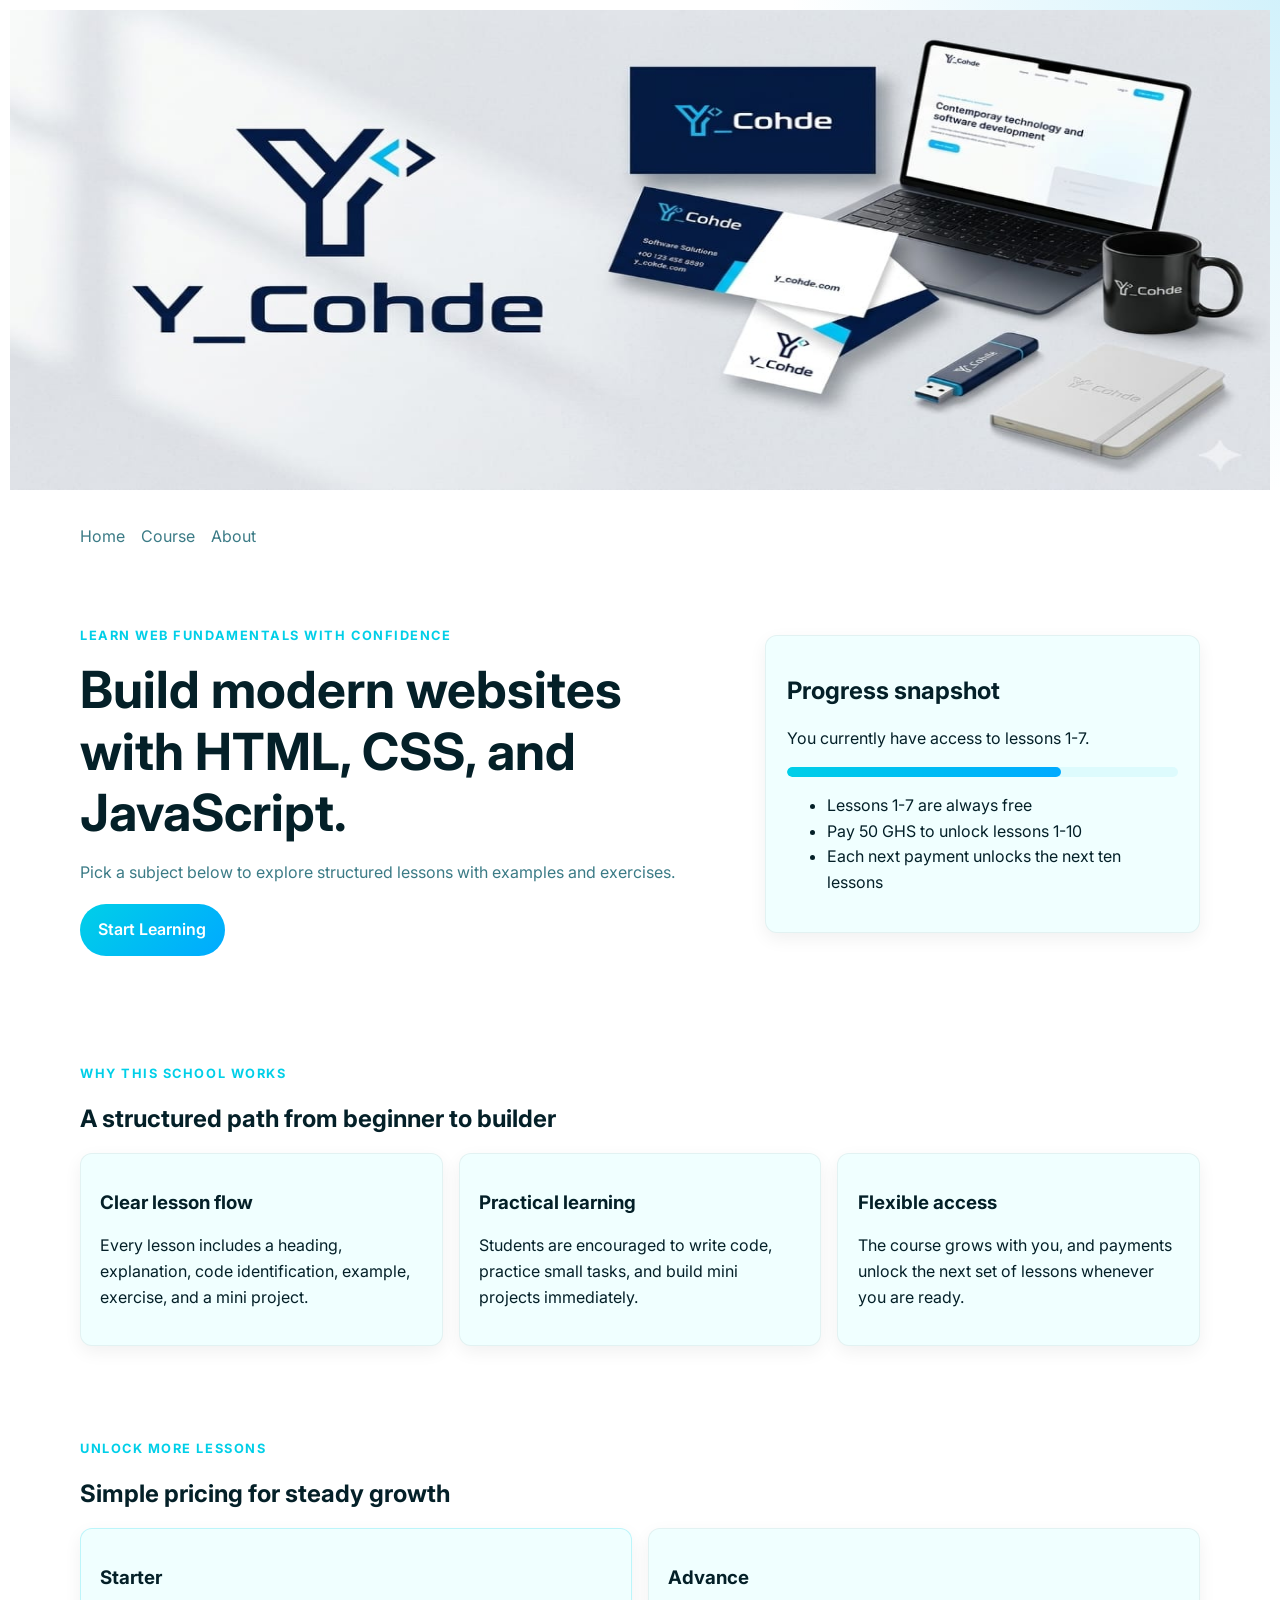
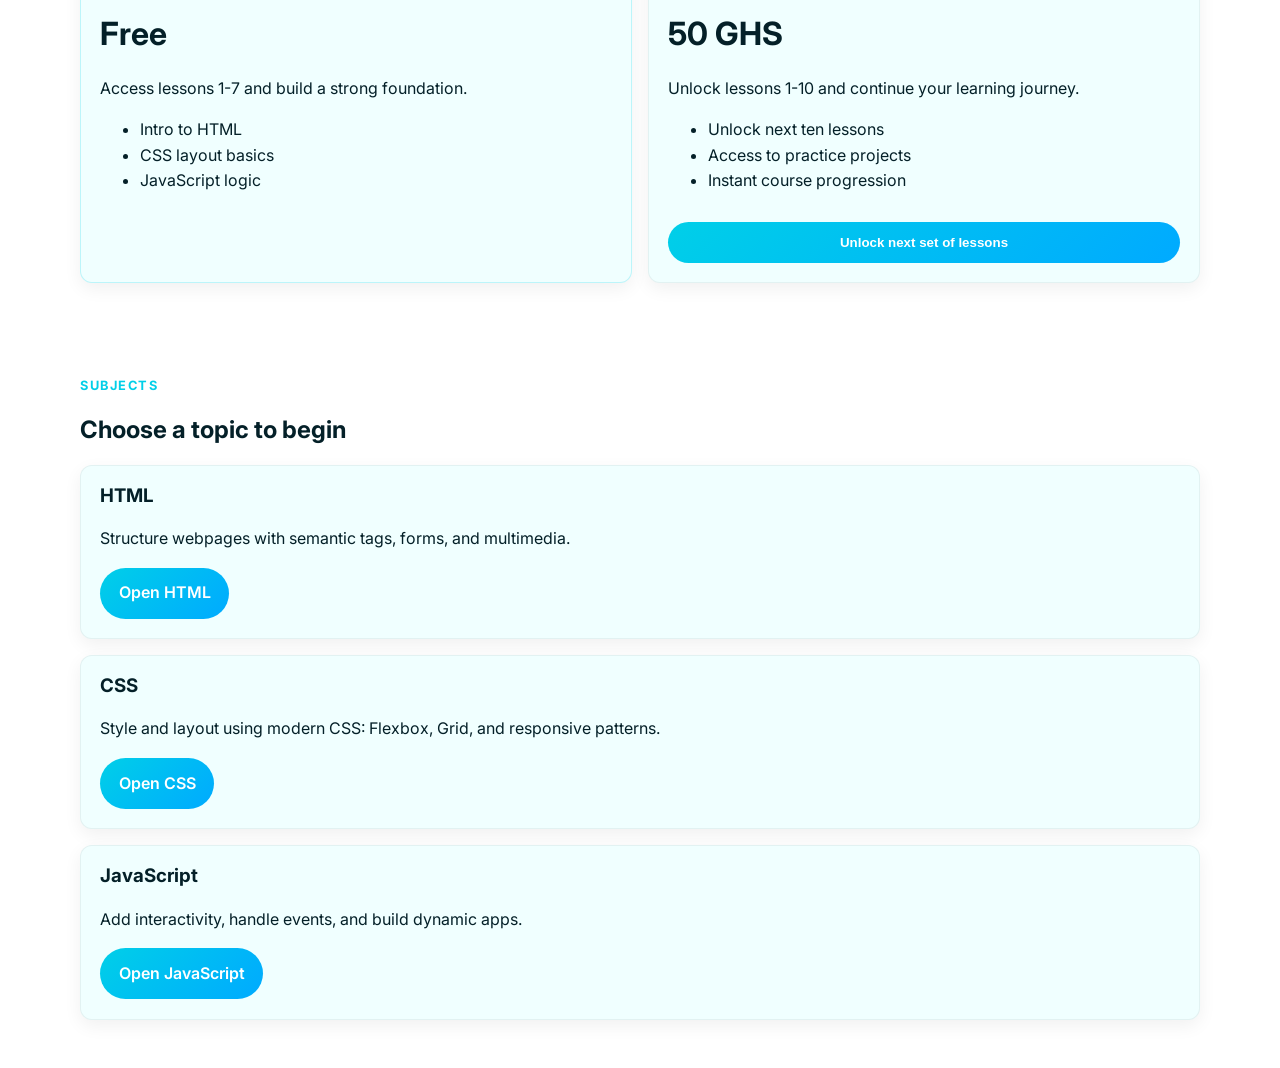
==== index.html @ ac56ab96 "online school" ====
<!doctype html>
<html lang="en">
  <head>
    <meta charset="UTF-8" />
    <meta name="viewport" content="width=device-width, initial-scale=1.0" />
    <title>Cohde Online School</title>
    <link rel="preconnect" href="https://fonts.googleapis.com" />
    <link rel="preconnect" href="https://fonts.gstatic.com" crossorigin />
    <link
      href="https://fonts.googleapis.com/css2?family=Inter:wght@400;500;600;700&display=swap"
      rel="stylesheet"
    />
    <link rel="stylesheet" href="styles.css" />
  </head>
  <body data-page="index">
    <header class="hero">
        <div class="img-cont">
            <img src="WhatsApp Image 2026-05-23 at 4.48.55 PM.jpeg" alt="Y_Cohde brand image" width="100%" height="500px" class="brand-img">
        </div>
      <nav class="nav container">
        <div class="nav-links">
          <a href="index.html">Home</a>
          <!-- fix this side well  -->
          <a href="">Course</a>
          <a href="about.html">About</a>
        </div>
      </nav>
      

      <div class="container hero-grid" id="top">
        <div>
          <p class="eyebrow">Learn web fundamentals with confidence</p>
          <h1>Build modern websites with HTML, CSS, and JavaScript.</h1>
          <p class="hero-copy">
            Pick a subject below to explore structured lessons with examples and
            exercises.
          </p>
          <div class="hero-actions">
            <a class="btn btn-primary" href="#topics">Start Learning</a>
          </div>
        </div>
        <div class="hero-card">
          <h2>Progress snapshot</h2>
          <p id="unlockStatus">
            You currently have access to lessons 1-7 for free.
          </p>
          <div class="progress-track">
            <div id="progressBar" class="progress-bar"></div>
          </div>
          <ul>
            <li>Lessons 1-7 are always free</li>
            <li>Pay 50 GHS to unlock lessons 1-10</li>
            <li>Each next payment unlocks the next ten lessons</li>
          </ul>
        </div>
      </div>
    </header>

    <main>
      <section class="container section" id="about">
        <div class="section-heading">
          <p class="eyebrow">Why this school works</p>
          <h2>A structured path from beginner to builder</h2>
        </div>
        <div class="about-grid">
          <article class="info-card">
            <h3>Clear lesson flow</h3>
            <p>
              Every lesson includes a heading, explanation, code identification,
              example, exercise, and a mini project.
            </p>
          </article>
          <article class="info-card">
            <h3>Practical learning</h3>
            <p>
              Students are encouraged to write code, practice small tasks, and
              build mini projects immediately.
            </p>
          </article>
          <article class="info-card">
            <h3>Flexible access</h3>
            <p>
              The course grows with you, and payments unlock the next set of
              lessons whenever you are ready.
            </p>
          </article>
        </div>
      </section>

      <section class="container section" id="pricing">
        <div class="section-heading">
          <p class="eyebrow">Unlock more lessons</p>
          <h2>Simple pricing for steady growth</h2>
        </div>
        <div class="pricing-grid">
          <article class="price-card highlight">
            <h3>Starter</h3>
            <p class="price">Free</p>
            <p>Access lessons 1-7 and build a strong foundation.</p>
            <ul>
              <li>Intro to HTML</li>
              <li>CSS layout basics</li>
              <li>JavaScript logic</li>
            </ul>
          </article>
          <article class="price-card">
            <h3>Advance</h3>
            <p class="price">50 GHS</p>
            <p>Unlock lessons 1-10 and continue your learning journey.</p>
            <ul>
              <li>Unlock next ten lessons</li>
              <li>Access to practice projects</li>
              <li>Instant course progression</li>
            </ul>
            <button class="btn btn-primary full-width" id="unlockBtn">
              Unlock next set of lessons
            </button>
          </article>
        </div>
      </section>

      <section class="container section" id="topics">
        <div class="section-heading">
          <p class="eyebrow">Subjects</p>
          <h2>Choose a topic to begin</h2>
        </div>
        <div id="topicsList" class="lesson-list">
          <article class="lesson-card">
            <h3>HTML</h3>
            <p>Structure webpages with semantic tags, forms, and multimedia.</p>
            <a class="btn btn-primary" href="subject.html?subject=HTML"
              >Open HTML</a
            >
          </article>
          <article class="lesson-card">
            <h3>CSS</h3>
            <p>
              Style and layout using modern CSS: Flexbox, Grid, and responsive
              patterns.
            </p>
            <a class="btn btn-primary" href="subject.html?subject=CSS"
              >Open CSS</a
            >
          </article>
          <article class="lesson-card">
            <h3>JavaScript</h3>
            <p>Add interactivity, handle events, and build dynamic apps.</p>
            <a class="btn btn-primary" href="subject.html?subject=JavaScript"
              >Open JavaScript</a
            >
          </article>
        </div>
      </section>
    </main>

    <script type="module">
      import "./script.js";
      window.appInit();
    </script>
  </body>
</html>
---- styles.css ----
:root {
  --bg: #ffffff;
  --panel: #f0ffff;
  --panel-2: #e6fcff;
  --text: #042028;
  --muted: #3b7b86;
  --accent: #00cfe8;
  --accent-2: #00aaff;
  --success: #06b39b;
  --border: rgba(4, 32, 40, 0.06);
}

* {
  box-sizing: border-box;
}

body {
  margin: 0;
  font-family: 'Inter', sans-serif;
  background: var(--bg);
  color: var(--text);
  line-height: 1.6;
}

img {
  max-width: 100%;
}

.brand-img{
    padding: 10px;
    border-radius: 10px;
}

.container {
  width: min(1120px, calc(100% - 2rem));
  margin: 0 auto;
}

.hero {
  padding: 0 0 3rem;
  background: radial-gradient(circle at top right, rgba(76, 201, 240, 0.25), transparent 30%);
}

.nav {
  display: flex;
  justify-content: space-between;
  align-items: center;
  padding: 1rem 0;
}

.brand {
  font-weight: 700;
  font-size: 1.1rem;
  color: var(--text);
  text-decoration: none;
}

.nav-links {
  display: flex;
  gap: 1rem;
}

.nav-links a {
  color: var(--muted);
  text-decoration: none;
}

.hero-grid {
  display: grid;
  grid-template-columns: 1.2fr 0.8fr;
  gap: 2rem;
  align-items: center;
  padding: 3rem 0 1rem;
}

.eyebrow {
  color: var(--accent);
  letter-spacing: 0.12em;
  text-transform: uppercase;
  font-size: 0.8rem;
  font-weight: 700;
}

h1,
h2,
h3 {
  line-height: 1.2;
}

.hero h1 {
  font-size: clamp(2rem, 4vw, 3.25rem);
  margin: 0.25rem 0 0.8rem;
}

.hero-copy {
  color: var(--muted);
  font-size: 1rem;
  max-width: 620px;
}

.hero-actions {
  display: flex;
  flex-wrap: wrap;
  gap: 0.8rem;
  margin-top: 1.2rem;
}

.btn {
  border: 0;
  border-radius: 999px;
  padding: 0.8rem 1.15rem;
  font-weight: 600;
  cursor: pointer;
  text-decoration: none;
  display: inline-block;
}

.btn-primary {
  background: linear-gradient(135deg, var(--accent), var(--accent-2));
  color: white;
}

.btn-secondary {
  background: transparent;
  color: var(--text);
  border: 1px solid var(--border);
}

.hero-card,
.info-card,
.price-card,
.lesson-card {
  background: var(--panel);
  border: 1px solid var(--border);
  border-radius: 12px;
  box-shadow: 0 6px 18px rgba(6, 20, 24, 0.06);
}

.hero-card {
  padding: 1.3rem;
}

.progress-track {
  width: 100%;
  height: 10px;
  border-radius: 999px;
  background: rgba(0, 200, 220, 0.08);
  overflow: hidden;
  margin: 0.8rem 0 1rem;
}

.progress-bar {
  height: 100%;
  width: 70%;
  background: linear-gradient(90deg, var(--accent), var(--accent-2));
  border-radius: inherit;
}

.section {
  padding: 2rem 0 3rem;
}

.section-heading {
  margin-bottom: 1.2rem;
}

.about-grid,
.pricing-grid {
  display: grid;
  grid-template-columns: repeat(3, 1fr);
  gap: 1rem;
}

.pricing-grid {
  grid-template-columns: repeat(2, 1fr);
}

.info-card,
.price-card {
  padding: 1.2rem;
}

.highlight {
  border-color: rgba(0, 207, 232, 0.22);
}

.price {
  font-size: 2rem;
  font-weight: 700;
  margin: 0.35rem 0 0.5rem;
}

.full-width {
  width: 100%;
  text-align: center;
  margin-top: 0.75rem;
}

.lesson-list {
  display: grid;
  gap: 1rem;
}

.lesson-card {
  padding: 1.2rem;
}

.lesson-card.locked {
  opacity: 0.7;
}

.lesson-card h3 {
  margin-top: 0;
}

.lesson-meta {
  color: var(--accent);
  font-size: 0.9rem;
  font-weight: 600;
}

.lesson-structure {
  margin-top: 0.8rem;
  color: var(--muted);
}

.lesson-code {
  display: inline-block;
  margin: 0.45rem 0 0.25rem;
  padding: 0.2rem 0.45rem;
  background: rgba(0, 207, 232, 0.08);
  color: var(--text);
  border-radius: 8px;
  font-size: 0.9rem;
}

.lesson-example,
.lesson-exercise,
.lesson-project {
  margin-top: 0.7rem;
}

pre {
  background: #f7ffff;
  padding: 0.9rem;
  border-radius: 8px;
  overflow-x: auto;
  color: var(--text);
  border: 1px solid var(--border);
}

@media (max-width: 800px) {
  .hero-grid,
  .about-grid,
  .pricing-grid {
    grid-template-columns: 1fr;
  }
  .brand-img{
    width: 100%;
    height: 150px;
    padding: 0px;
  }
  .img-cont{
    margin-top: 0px;
  }
}
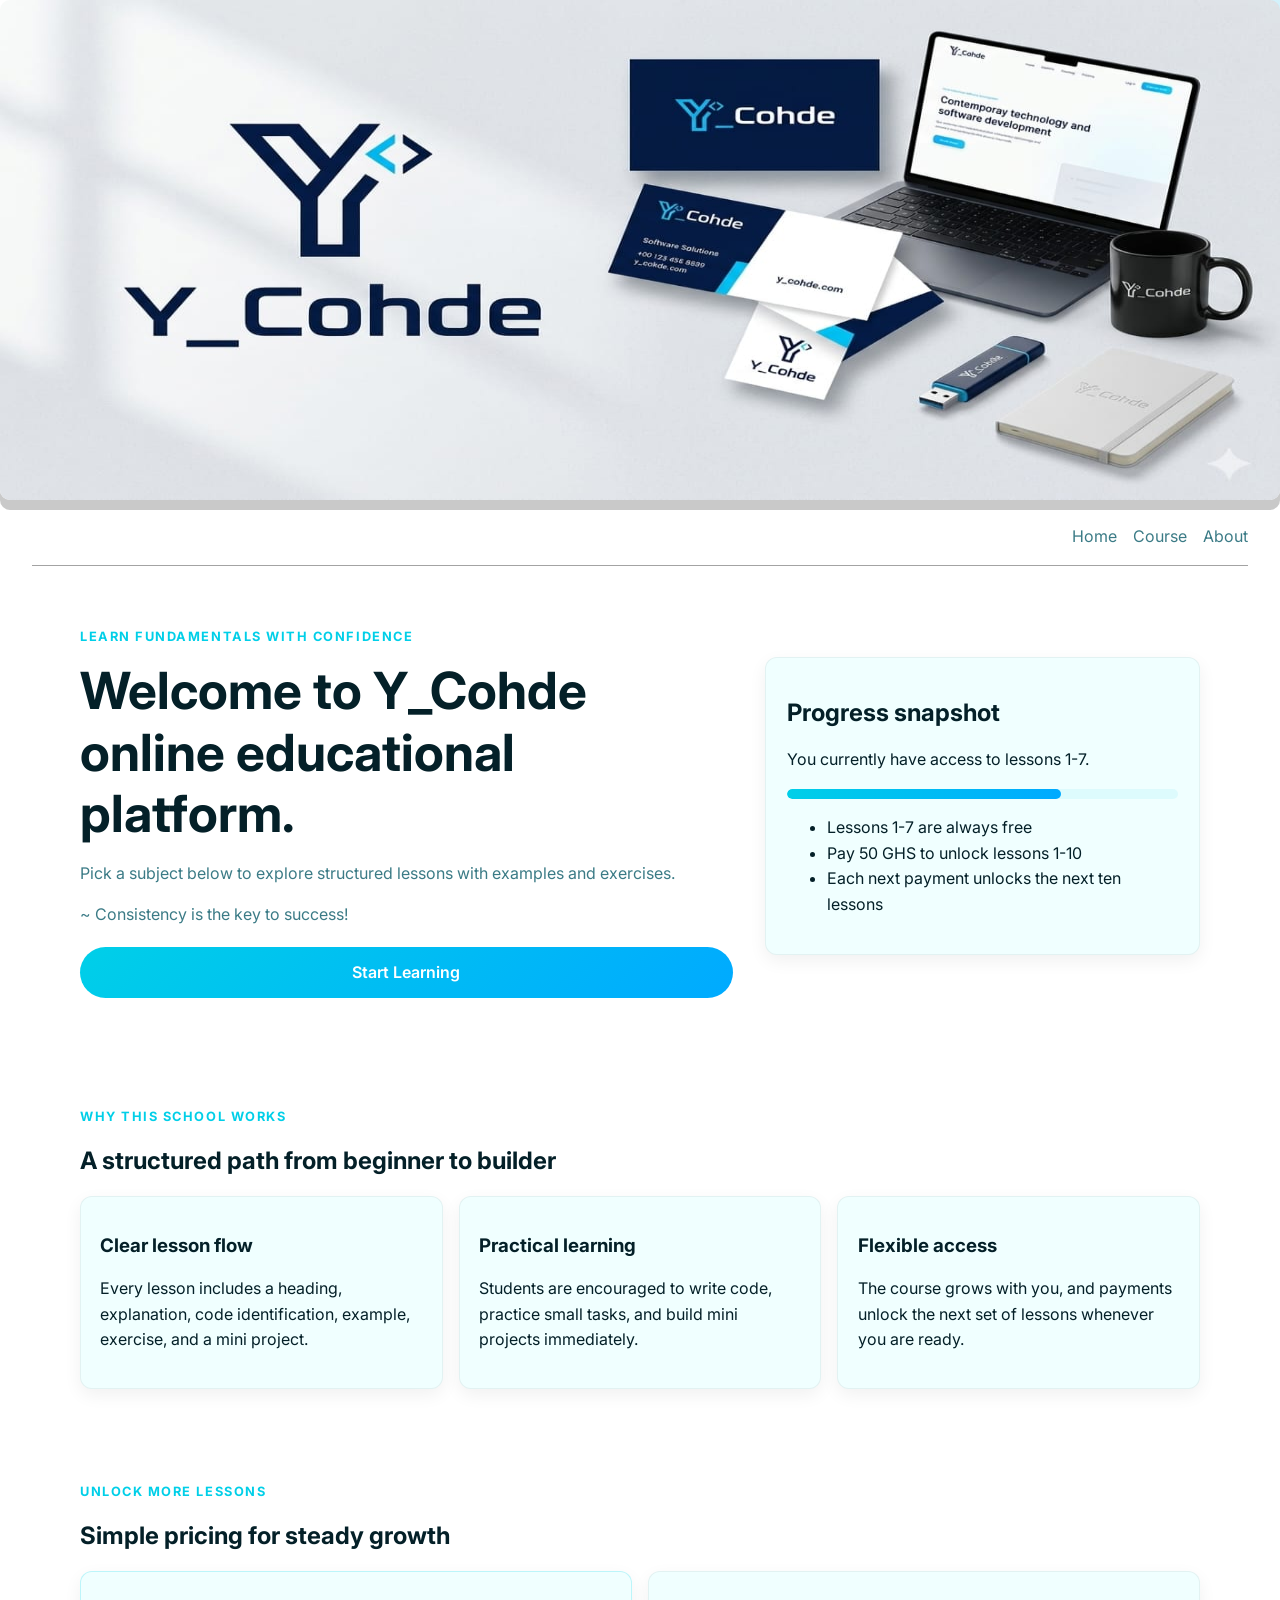
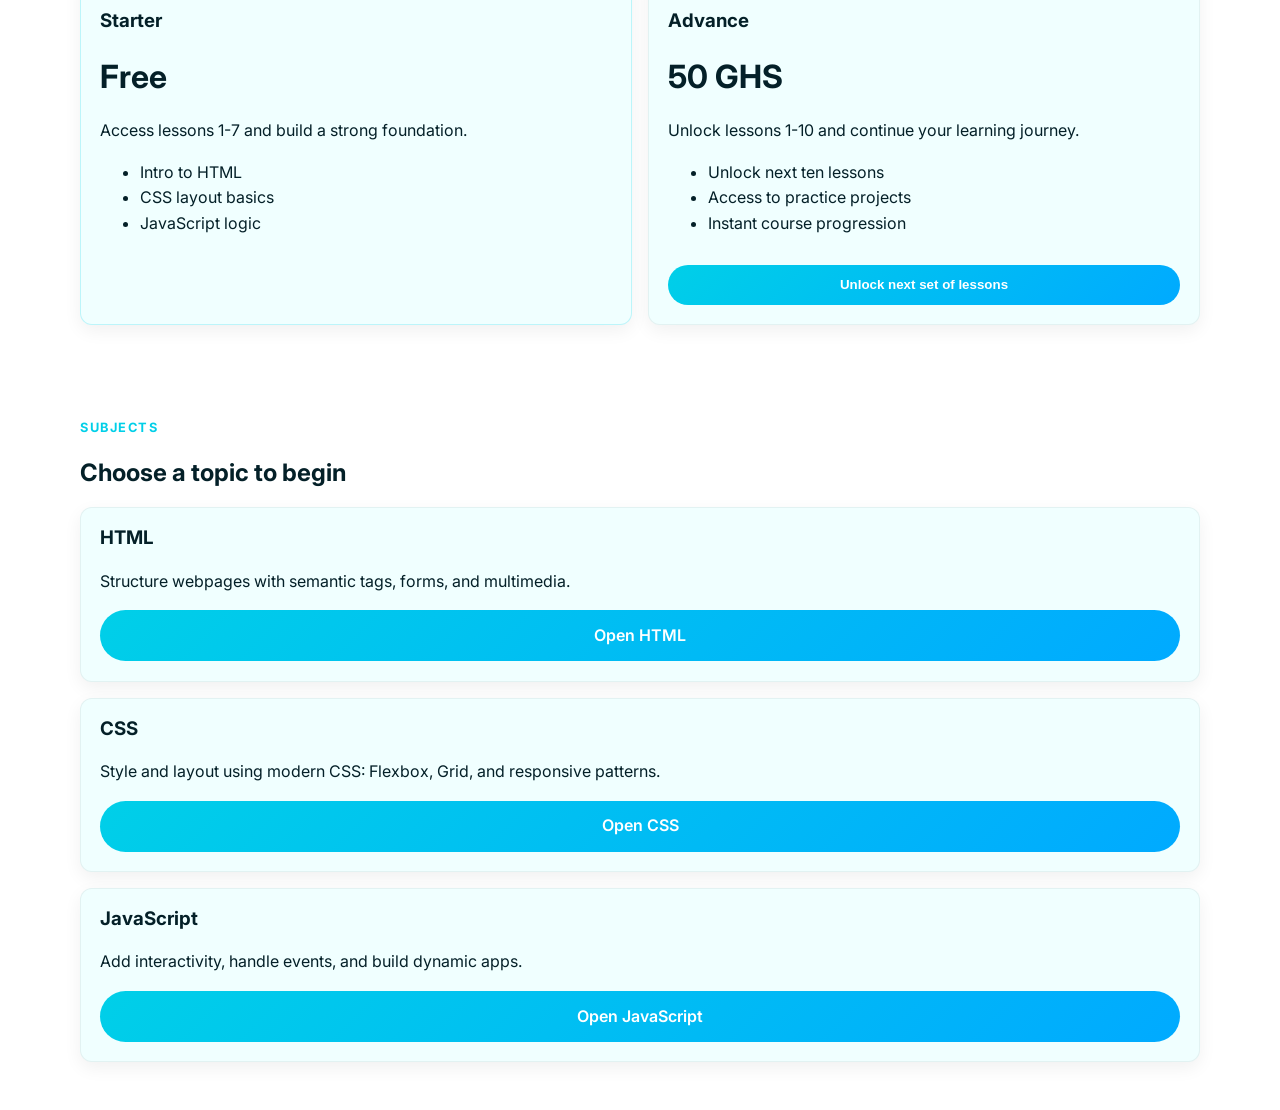
==== commit 7652c100: "online school" ====
--- a/index.html
+++ b/index.html
@@ -18,6 +18,7 @@
             <img src="WhatsApp Image 2026-05-23 at 4.48.55 PM.jpeg" alt="Y_Cohde brand image" width="100%" height="500px" class="brand-img">
         </div>
       <nav class="nav container">
+         <a href="index.html" target="_self" rel="noopener noreferrer" class="yc"></a>
         <div class="nav-links">
           <a href="index.html">Home</a>
           <!-- fix this side well  -->
@@ -29,11 +30,14 @@
 
       <div class="container hero-grid" id="top">
         <div>
-          <p class="eyebrow">Learn web fundamentals with confidence</p>
-          <h1>Build modern websites with HTML, CSS, and JavaScript.</h1>
+          <p class="eyebrow">Learn fundamentals with confidence</p>
+          <h1>Welcome to Y_Cohde online educational platform.</h1>
           <p class="hero-copy">
             Pick a subject below to explore structured lessons with examples and
             exercises.
+          </p>
+          <p class="hero-copy">
+           ~ Consistency is the key to success!
           </p>
           <div class="hero-actions">
             <a class="btn btn-primary" href="#topics">Start Learning</a>
--- a/styles.css
+++ b/styles.css
@@ -27,8 +27,8 @@
 }
 
 .brand-img{
-    padding: 10px;
     border-radius: 10px;
+    box-shadow: 0px 10px rgb(201, 201, 201);
 }
 
 .container {
@@ -41,11 +41,25 @@
   background: radial-gradient(circle at top right, rgba(76, 201, 240, 0.25), transparent 30%);
 }
 
+.yc{
+    text-decoration: none;
+    font-style: oblique;
+    letter-spacing: 1px;
+    color: rgb(78, 128, 128);
+    text-shadow: 0px 2px #0f3941;
+    font-family:Arial, Helvetica, sans-serif;
+    font-size: 110%;
+}
 .nav {
   display: flex;
   justify-content: space-between;
   align-items: center;
   padding: 1rem 0;
+  width: 95%;
+  border: 1px solid rgb(163, 163, 163);
+  border-top: transparent;
+  border-left: transparent;
+  border-right: transparent;
 }
 
 .brand {
@@ -113,6 +127,8 @@
   cursor: pointer;
   text-decoration: none;
   display: inline-block;
+  width: 100%;
+  text-align: center;
 }
 
 .btn-primary {
@@ -259,6 +275,7 @@
     width: 100%;
     height: 150px;
     padding: 0px;
+    box-shadow: 0px 5px rgb(201, 201, 201);
   }
   .img-cont{
     margin-top: 0px;
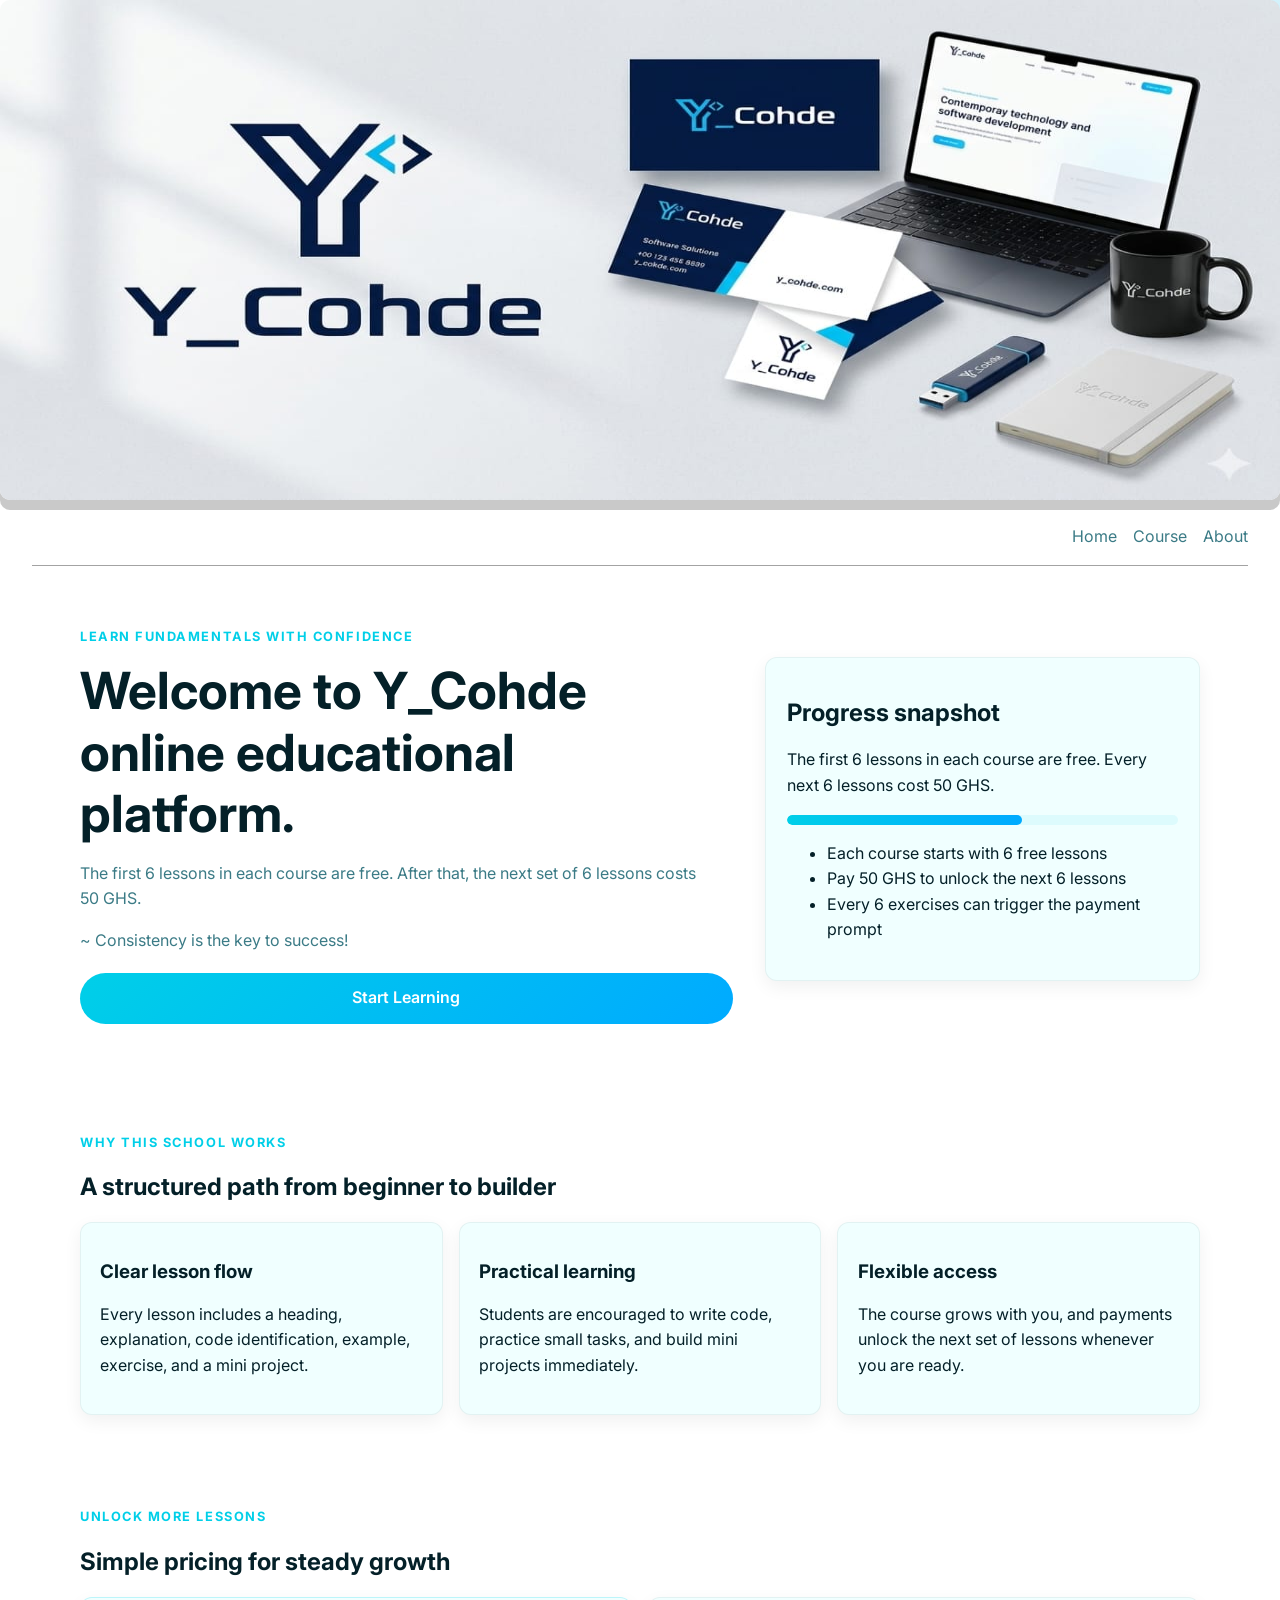
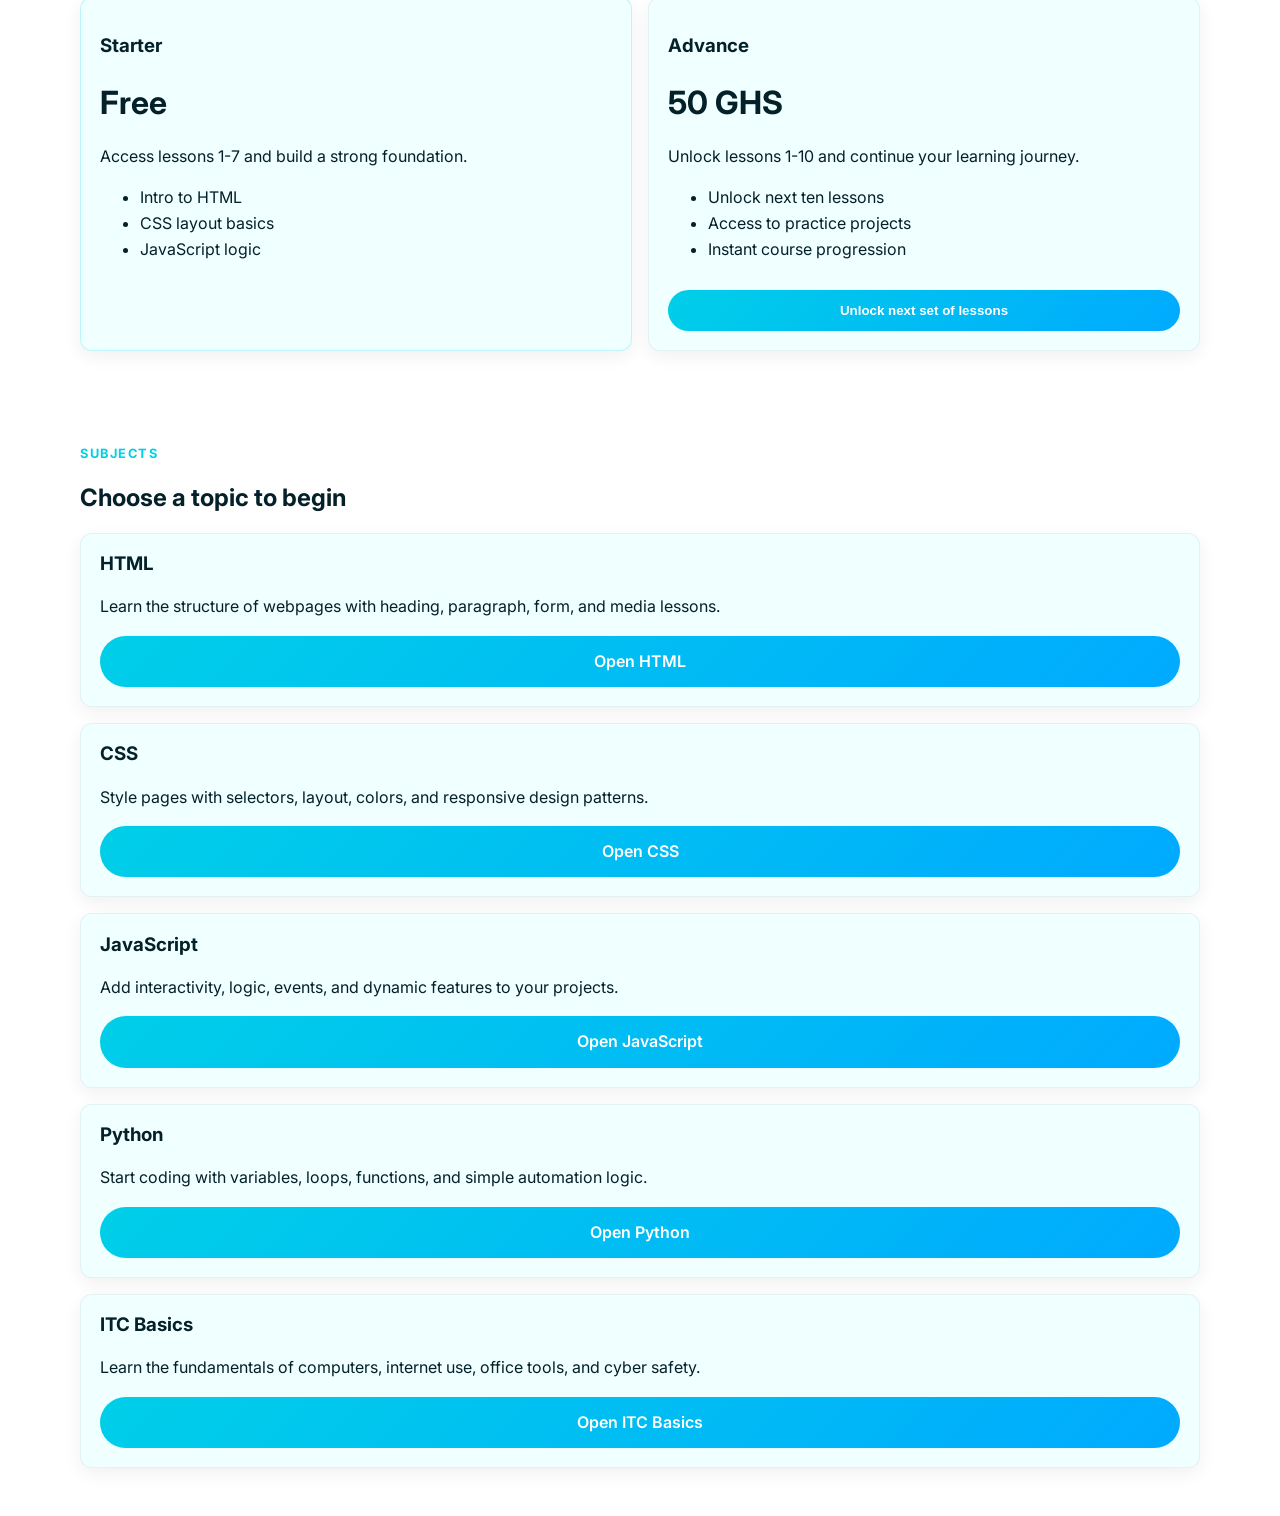
==== commit 5ab6c688: "coding school" ====
--- a/index.html
+++ b/index.html
@@ -14,11 +14,22 @@
   </head>
   <body data-page="index">
     <header class="hero">
-        <div class="img-cont">
-            <img src="WhatsApp Image 2026-05-23 at 4.48.55 PM.jpeg" alt="Y_Cohde brand image" width="100%" height="500px" class="brand-img">
-        </div>
+      <div class="img-cont">
+        <img
+          src="WhatsApp Image 2026-05-23 at 4.48.55 PM.jpeg"
+          alt="Y_Cohde brand image"
+          width="100%"
+          height="500px"
+          class="brand-img"
+        />
+      </div>
       <nav class="nav container">
-         <a href="index.html" target="_self" rel="noopener noreferrer" class="yc"></a>
+        <a
+          href="index.html"
+          target="_self"
+          rel="noopener noreferrer"
+          class="yc"
+        ></a>
         <div class="nav-links">
           <a href="index.html">Home</a>
           <!-- fix this side well  -->
@@ -26,35 +37,30 @@
           <a href="about.html">About</a>
         </div>
       </nav>
-      
 
       <div class="container hero-grid" id="top">
         <div>
           <p class="eyebrow">Learn fundamentals with confidence</p>
           <h1>Welcome to Y_Cohde online educational platform.</h1>
           <p class="hero-copy">
-            Pick a subject below to explore structured lessons with examples and
-            exercises.
+            The first 6 lessons in each course are free. After that, the next
+            set of 6 lessons costs 50 GHS.
           </p>
-          <p class="hero-copy">
-           ~ Consistency is the key to success!
-          </p>
+          <p class="hero-copy">~ Consistency is the key to success!</p>
           <div class="hero-actions">
             <a class="btn btn-primary" href="#topics">Start Learning</a>
           </div>
         </div>
         <div class="hero-card">
           <h2>Progress snapshot</h2>
-          <p id="unlockStatus">
-            You currently have access to lessons 1-7 for free.
-          </p>
+          <p id="unlockStatus">First 6 lessons in each course are free.</p>
           <div class="progress-track">
             <div id="progressBar" class="progress-bar"></div>
           </div>
           <ul>
-            <li>Lessons 1-7 are always free</li>
-            <li>Pay 50 GHS to unlock lessons 1-10</li>
-            <li>Each next payment unlocks the next ten lessons</li>
+            <li>Each course starts with 6 free lessons</li>
+            <li>Pay 50 GHS to unlock the next 6 lessons</li>
+            <li>Every 6 exercises can trigger the payment prompt</li>
           </ul>
         </div>
       </div>
@@ -131,7 +137,10 @@
         <div id="topicsList" class="lesson-list">
           <article class="lesson-card">
             <h3>HTML</h3>
-            <p>Structure webpages with semantic tags, forms, and multimedia.</p>
+            <p>
+              Learn the structure of webpages with heading, paragraph, form, and
+              media lessons.
+            </p>
             <a class="btn btn-primary" href="subject.html?subject=HTML"
               >Open HTML</a
             >
@@ -139,7 +148,7 @@
           <article class="lesson-card">
             <h3>CSS</h3>
             <p>
-              Style and layout using modern CSS: Flexbox, Grid, and responsive
+              Style pages with selectors, layout, colors, and responsive design
               patterns.
             </p>
             <a class="btn btn-primary" href="subject.html?subject=CSS"
@@ -148,9 +157,32 @@
           </article>
           <article class="lesson-card">
             <h3>JavaScript</h3>
-            <p>Add interactivity, handle events, and build dynamic apps.</p>
+            <p>
+              Add interactivity, logic, events, and dynamic features to your
+              projects.
+            </p>
             <a class="btn btn-primary" href="subject.html?subject=JavaScript"
               >Open JavaScript</a
+            >
+          </article>
+          <article class="lesson-card">
+            <h3>Python</h3>
+            <p>
+              Start coding with variables, loops, functions, and simple
+              automation logic.
+            </p>
+            <a class="btn btn-primary" href="subject.html?subject=Python"
+              >Open Python</a
+            >
+          </article>
+          <article class="lesson-card">
+            <h3>ITC Basics</h3>
+            <p>
+              Learn the fundamentals of computers, internet use, office tools,
+              and cyber safety.
+            </p>
+            <a class="btn btn-primary" href="subject.html?subject=ITC%20Basics"
+              >Open ITC Basics</a
             >
           </article>
         </div>
--- a/styles.css
+++ b/styles.css
@@ -263,6 +263,34 @@
   overflow-x: auto;
   color: var(--text);
   border: 1px solid var(--border);
+}
+
+.modal-backdrop {
+  position: fixed;
+  inset: 0;
+  background: rgba(4, 32, 40, 0.45);
+  display: grid;
+  place-items: center;
+  padding: 1rem;
+  z-index: 1000;
+}
+
+.modal-card {
+  background: white;
+  border-radius: 16px;
+  padding: 1.4rem;
+  width: min(460px, 100%);
+  box-shadow: 0 14px 30px rgba(0, 0, 0, 0.2);
+}
+
+.modal-actions {
+  display: flex;
+  gap: 0.8rem;
+  margin-top: 0.8rem;
+}
+
+.payment-panel {
+  margin-top: 0.8rem;
 }
 
 @media (max-width: 800px) {
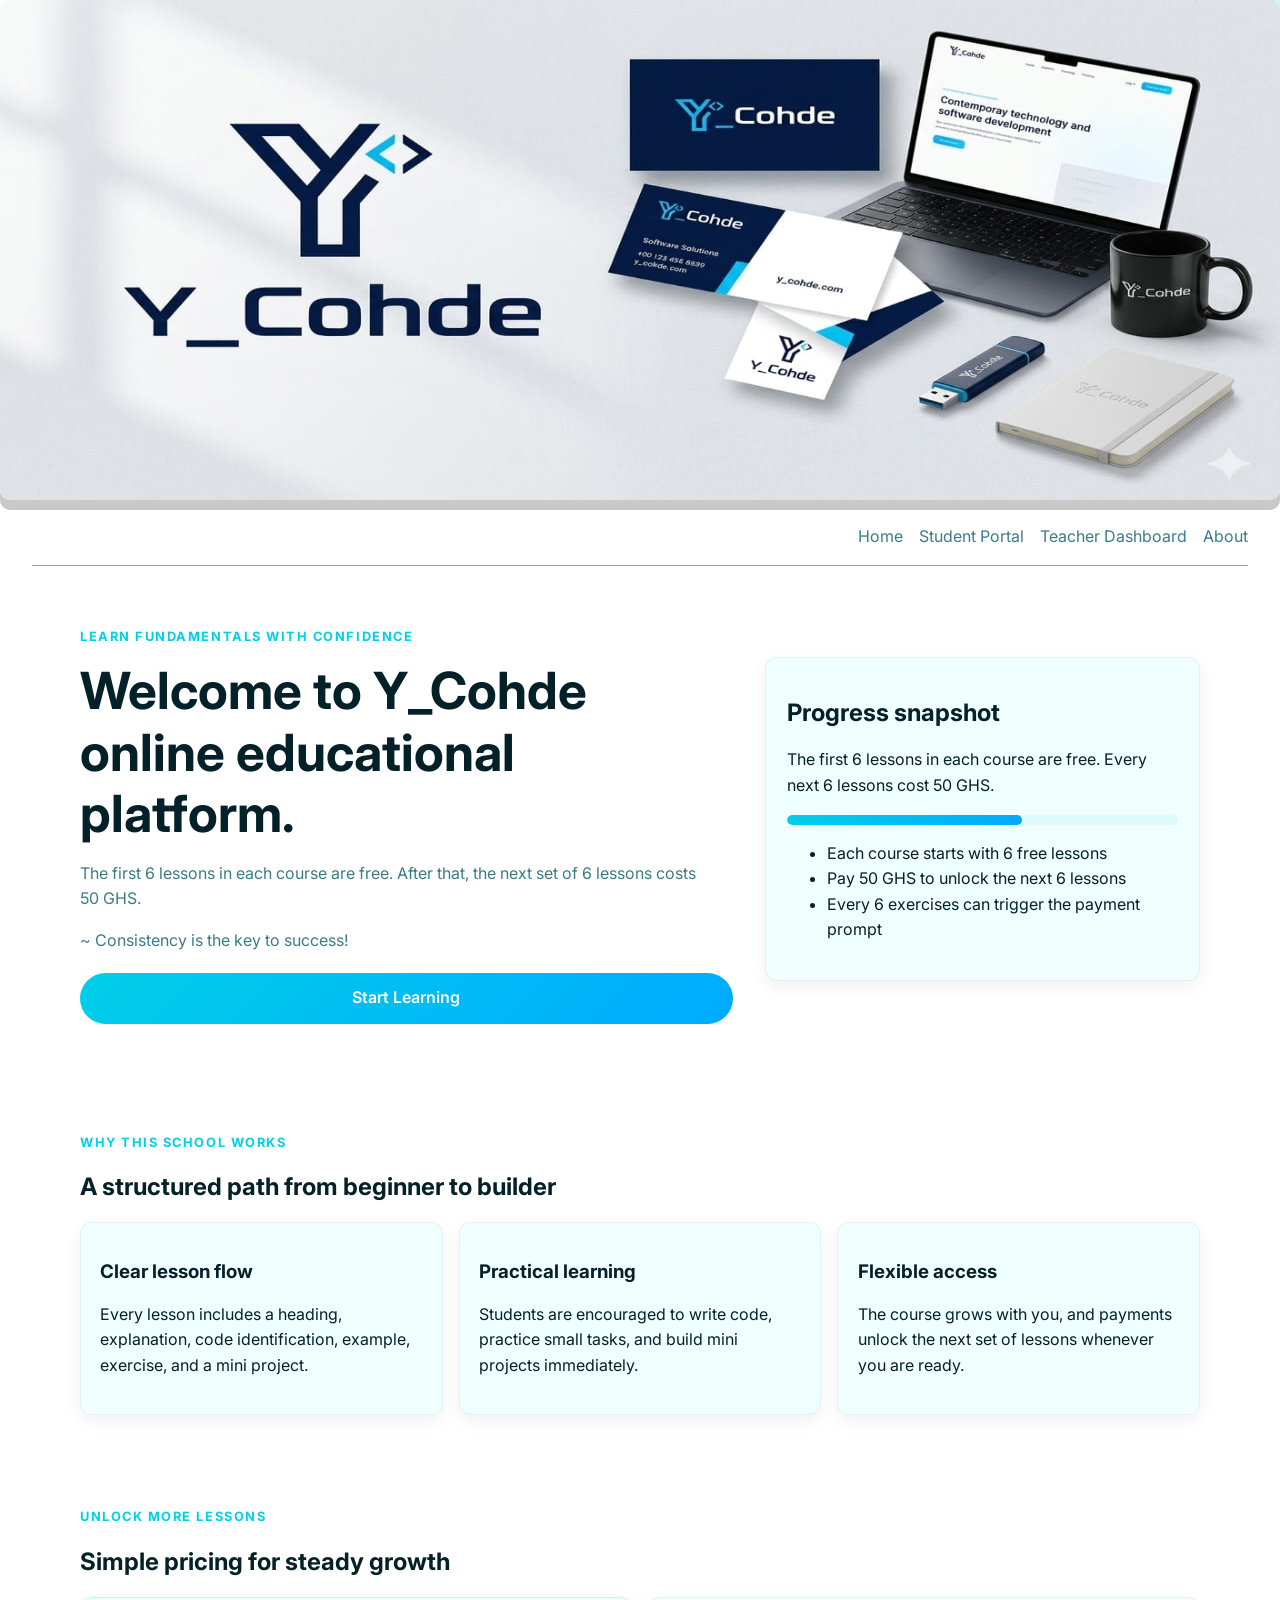
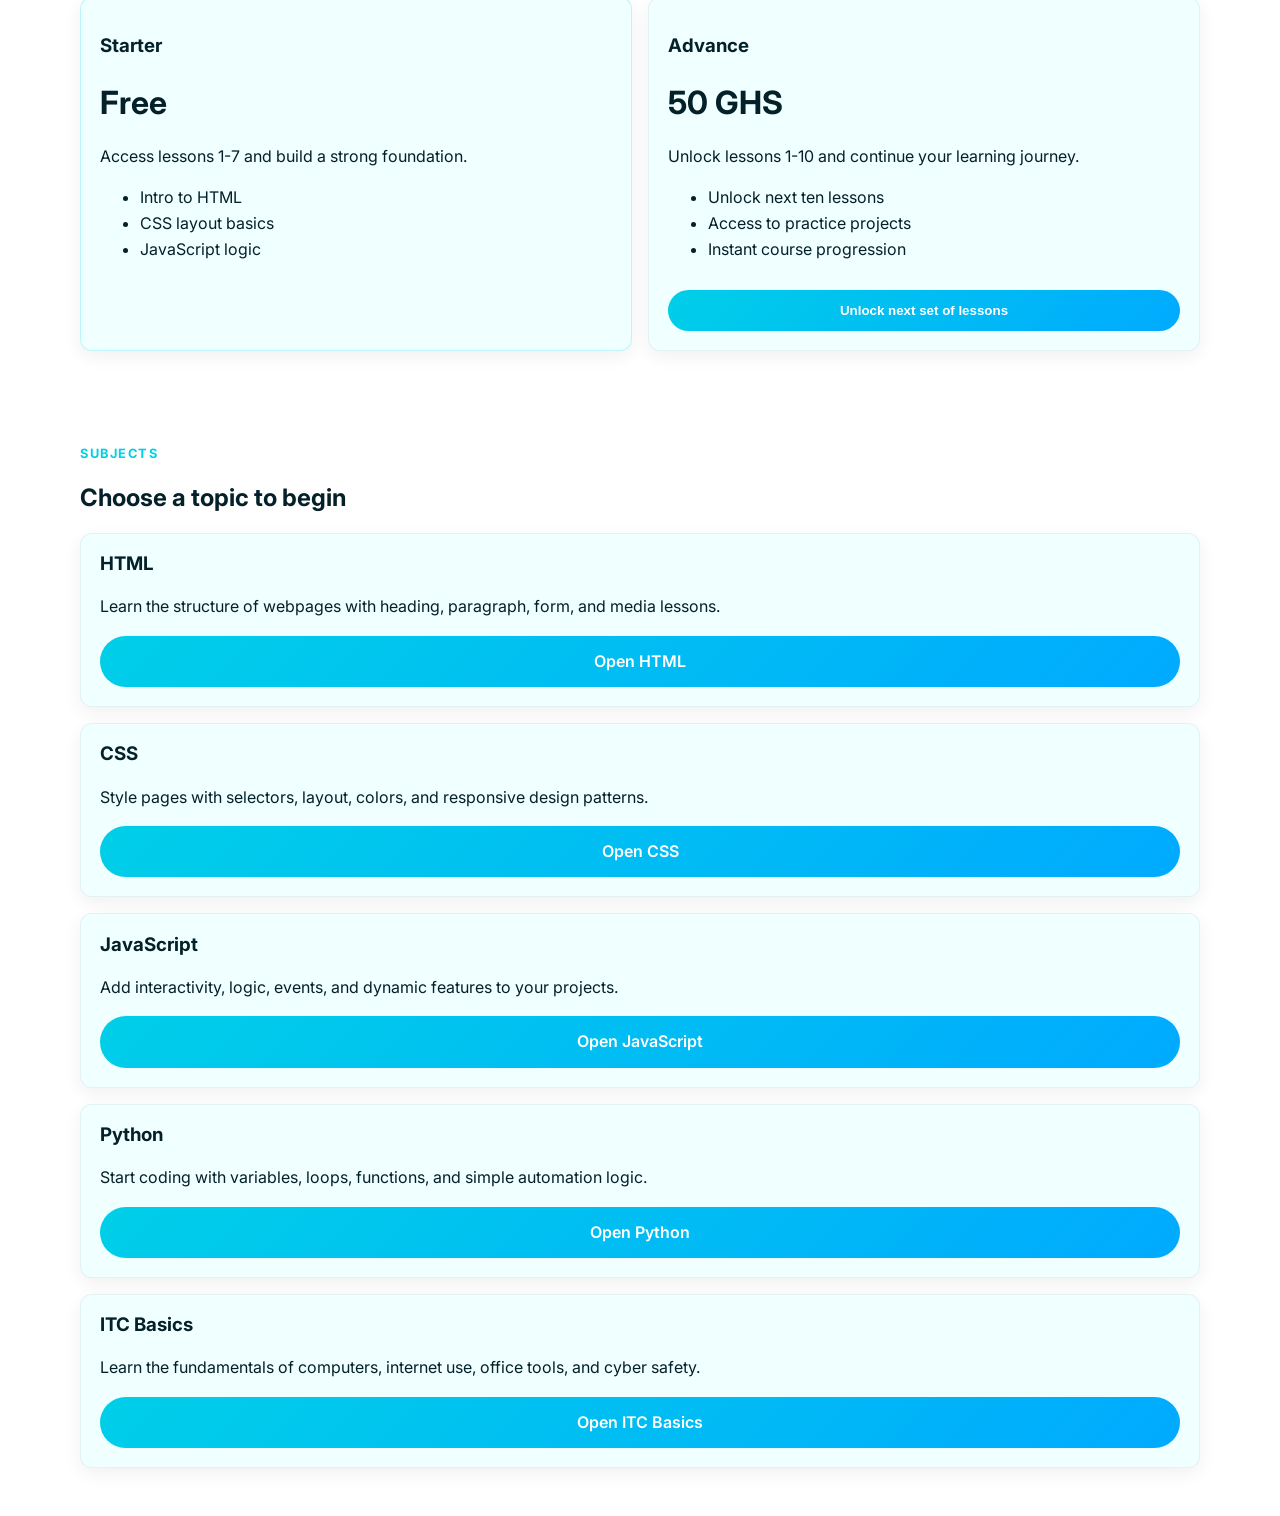
==== commit aef975ea: "coding school" ====
--- a/index.html
+++ b/index.html
@@ -32,8 +32,8 @@
         ></a>
         <div class="nav-links">
           <a href="index.html">Home</a>
-          <!-- fix this side well  -->
-          <a href="">Course</a>
+          <a href="auth.html">Student Portal</a>
+          <a href="teacher.html">Teacher Dashboard</a>
           <a href="about.html">About</a>
         </div>
       </nav>
--- a/styles.css
+++ b/styles.css
@@ -263,6 +263,28 @@
   overflow-x: auto;
   color: var(--text);
   border: 1px solid var(--border);
+}
+
+.auth-tabs {
+  display: flex;
+  gap: .75rem;
+  margin-bottom: 1rem;
+}
+
+form label {
+  display: block;
+  margin-top: .6rem;
+  margin-bottom: .25rem;
+  font-weight: 600;
+}
+
+form input,
+form textarea {
+  width: 100%;
+  padding: .7rem;
+  border: 1px solid var(--border);
+  border-radius: 8px;
+  font: inherit;
 }
 
 .modal-backdrop {
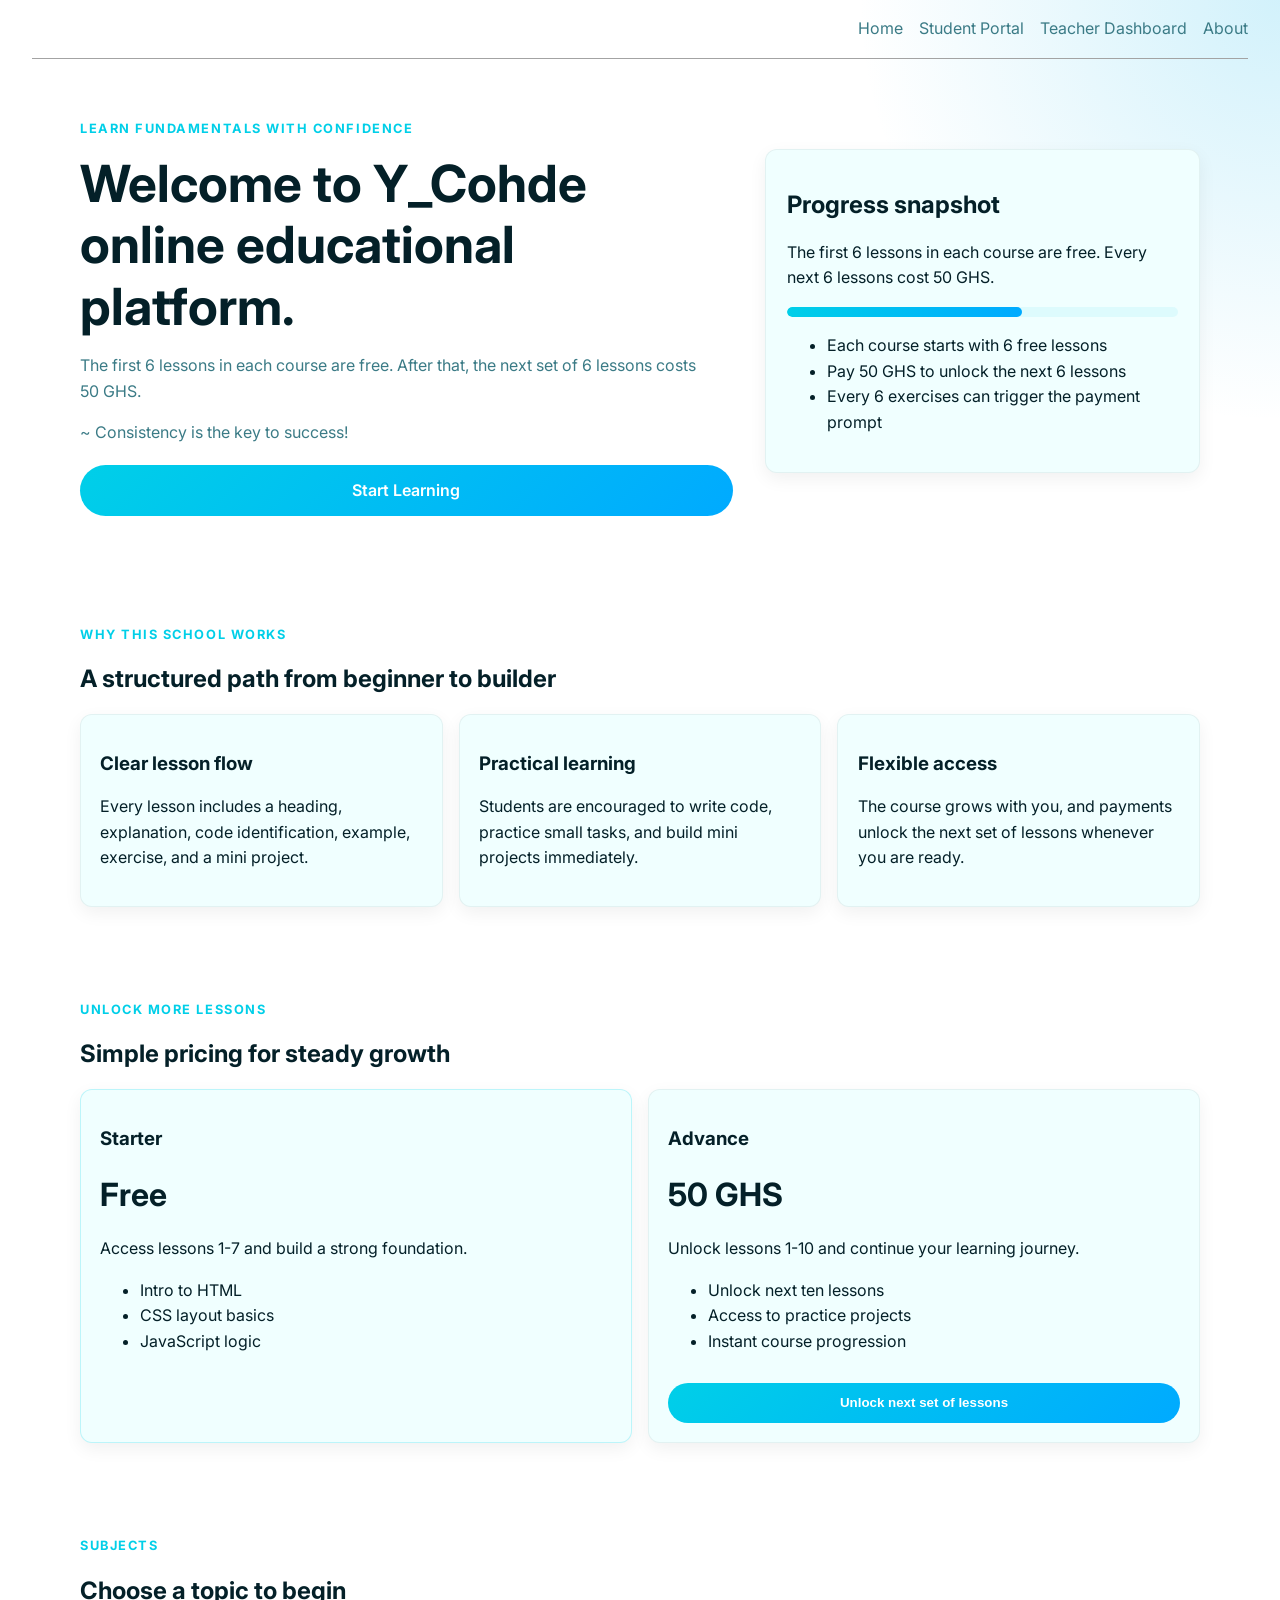
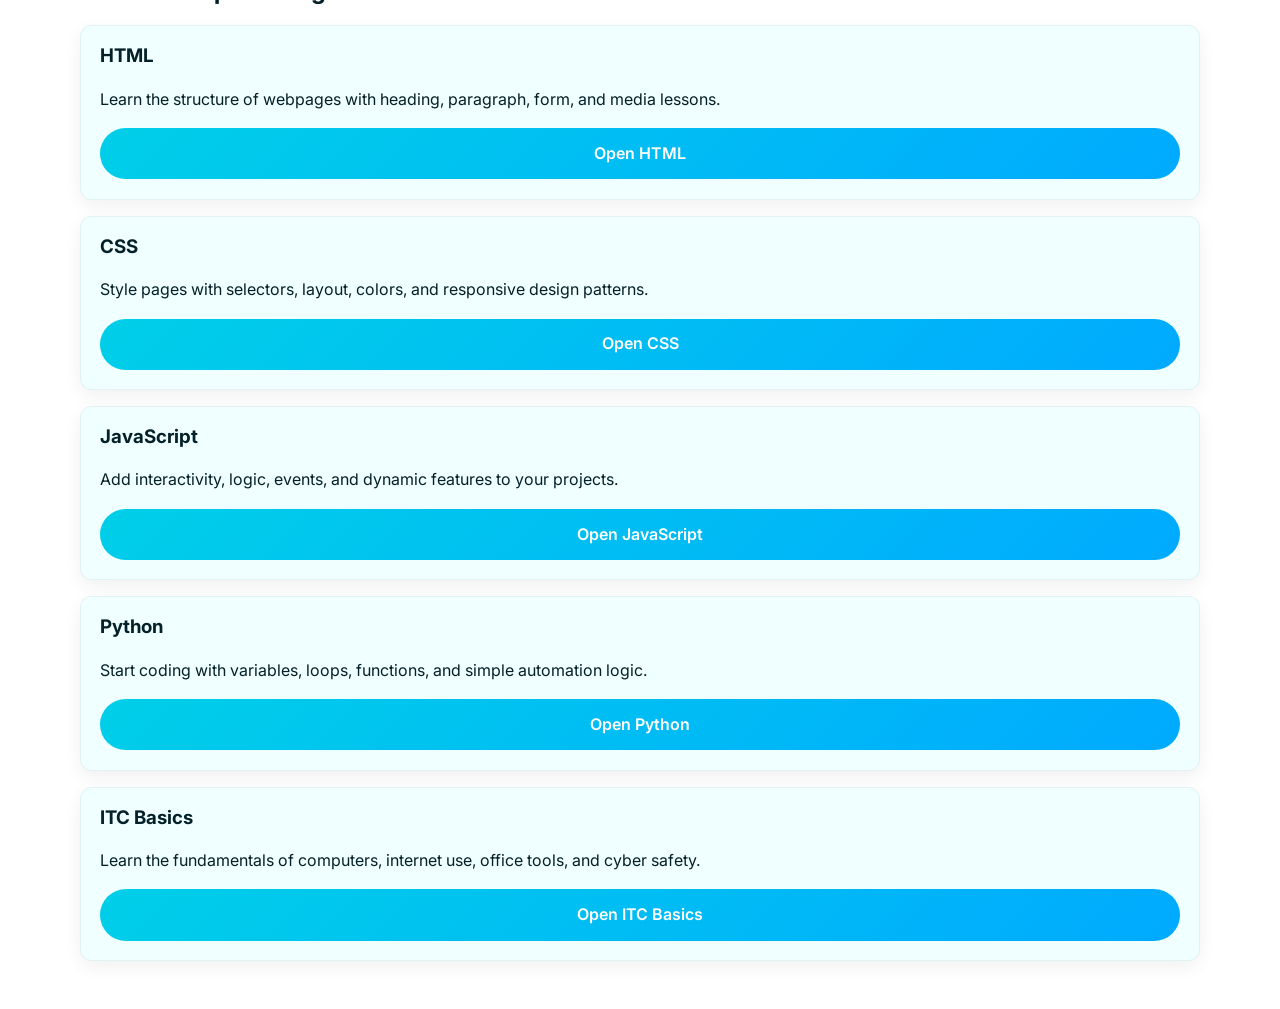
==== commit c242412b: "online school" ====
--- a/index.html
+++ b/index.html
@@ -14,15 +14,6 @@
   </head>
   <body data-page="index">
     <header class="hero">
-      <div class="img-cont">
-        <img
-          src="WhatsApp Image 2026-05-23 at 4.48.55 PM.jpeg"
-          alt="Y_Cohde brand image"
-          width="100%"
-          height="500px"
-          class="brand-img"
-        />
-      </div>
       <nav class="nav container">
         <a
           href="index.html"
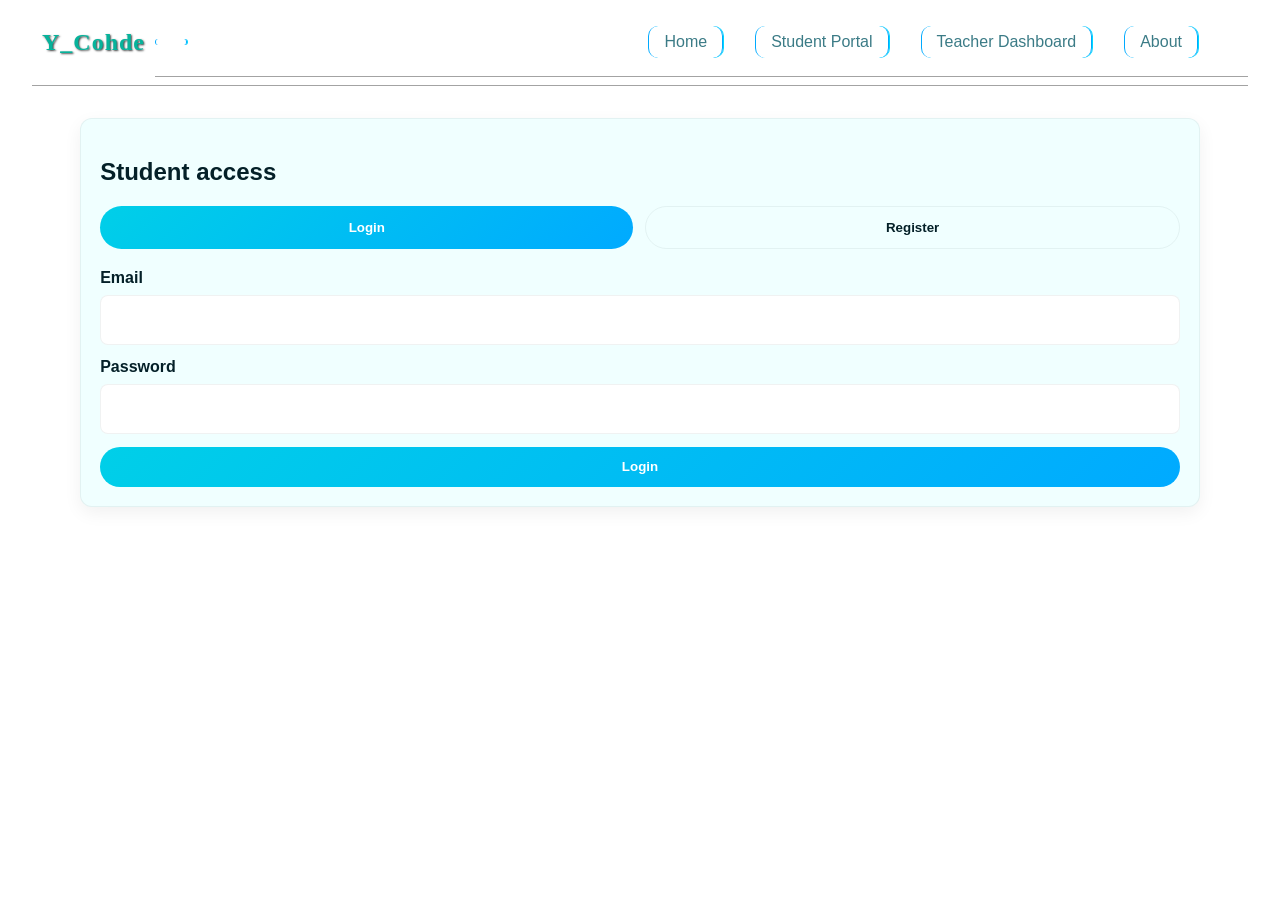
==== commit e5ef2e52: "coding school" ====
--- a/index.html
+++ b/index.html
@@ -15,12 +15,7 @@
   <body data-page="index">
     <header class="hero">
       <nav class="nav container">
-        <a
-          href="index.html"
-          target="_self"
-          rel="noopener noreferrer"
-          class="yc"
-        ></a>
+        <p class="name"><span class="name-des">Y_</span>Cohde</p>
         <div class="nav-links">
           <a href="index.html">Home</a>
           <a href="auth.html">Student Portal</a>
--- a/styles.css
+++ b/styles.css
@@ -21,7 +21,19 @@
   color: var(--text);
   line-height: 1.6;
 }
-
+.name{
+    font-family: 'Times New Roman', Times, serif;
+    font-size: 1.5rem;
+    margin: 0px;
+    padding: 10px;
+    letter-spacing: 1px;
+    text-shadow: 1px 1px 2px #404242;
+    color: #06b39b;
+}
+.name-des{
+    font-size: 1rem;
+    font-family:Arial, Helvetica, sans-serif ;
+}
 img {
   max-width: 100%;
 }
@@ -54,7 +66,7 @@
   display: flex;
   justify-content: space-between;
   align-items: center;
-  padding: 1rem 0;
+  padding: 0.5rem 0;
   width: 95%;
   border: 1px solid rgb(163, 163, 163);
   border-top: transparent;
@@ -71,7 +83,21 @@
 
 .nav-links {
   display: flex;
-  gap: 1rem;
+  gap: 2rem;
+  padding: 10px 50px;
+}
+a{
+    border: 1px solid;
+    padding: 3px 15px;
+    border-radius: 10px;
+    border-top: transparent;
+    border-bottom: transparent;
+    border-left-color: #00aaff;
+    border-right-color: #00aaff;
+    box-shadow: 1px 0px #00d9ff;
+}
+a:hover{
+    
 }
 
 .nav-links a {
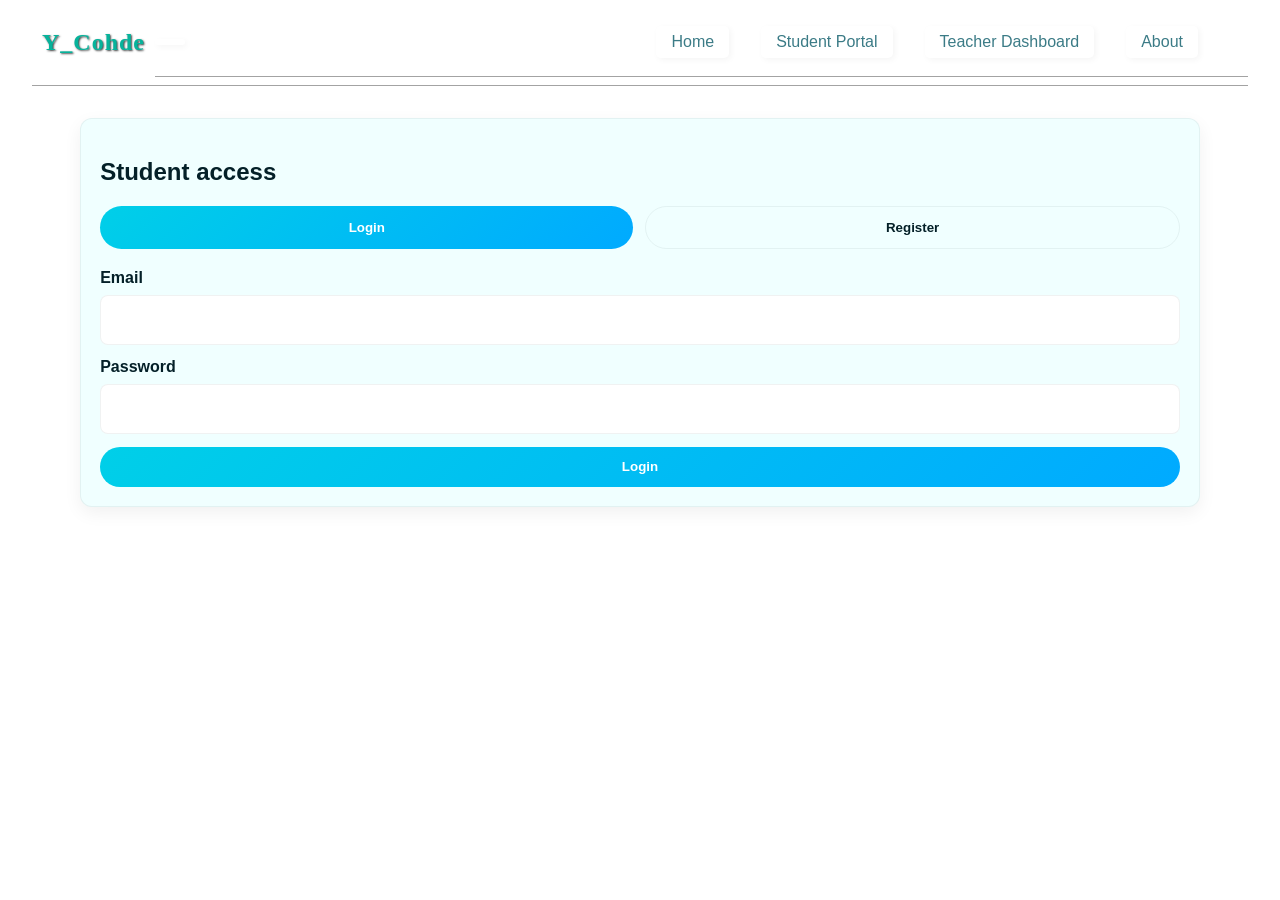
==== commit 1f50b009: "coding project" ====
--- a/index.html
+++ b/index.html
@@ -21,13 +21,14 @@
           <a href="auth.html">Student Portal</a>
           <a href="teacher.html">Teacher Dashboard</a>
           <a href="about.html">About</a>
+          <input type="search" name="search" id="search" class="search-btn" placeholder="🔎">
         </div>
       </nav>
 
       <div class="container hero-grid" id="top">
         <div>
           <p class="eyebrow">Learn fundamentals with confidence</p>
-          <h1>Welcome to Y_Cohde online educational platform.</h1>
+          <h1>Welcome to Y_Cohde educational platform.</h1>
           <p class="hero-copy">
             The first 6 lessons in each course are free. After that, the next
             set of 6 lessons costs 50 GHS.
--- a/styles.css
+++ b/styles.css
@@ -87,19 +87,25 @@
   padding: 10px 50px;
 }
 a{
-    border: 1px solid;
+    border: 1px ;
     padding: 3px 15px;
-    border-radius: 10px;
+    border-radius: 5px;
     border-top: transparent;
     border-bottom: transparent;
     border-left-color: #00aaff;
     border-right-color: #00aaff;
     box-shadow: 1px 0px #00d9ff;
+    box-shadow: 2px 2px 6px whitesmoke;
 }
 a:hover{
-    
-}
-
+  transform: translateY(2px);
+  transition: ease-in 1s;
+}
+
+.search-btn{
+    border-radius: 10px;
+    border: 2px solid  #00aaff;
+}
 .nav-links a {
   color: var(--muted);
   text-decoration: none;
@@ -181,6 +187,12 @@
 .hero-card {
   padding: 1.3rem;
 }
+
+.hero-card{
+  transform: translateY(2px);
+  transition: ease-in 1s;
+}
+
 
 .progress-track {
   width: 100%;
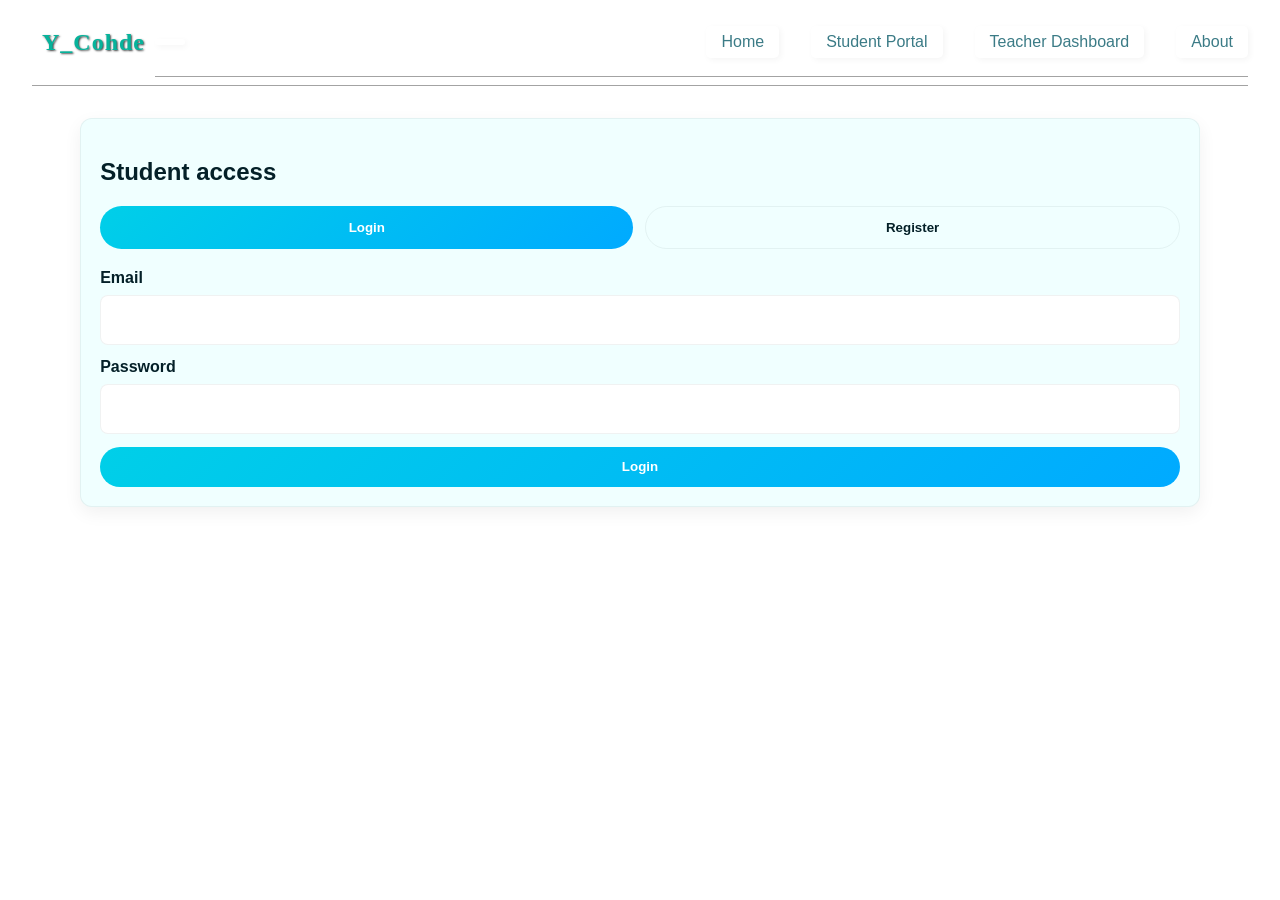
==== commit 0b1d0056: "online school" ====
--- a/index.html
+++ b/index.html
@@ -30,8 +30,7 @@
           <p class="eyebrow">Learn fundamentals with confidence</p>
           <h1>Welcome to Y_Cohde educational platform.</h1>
           <p class="hero-copy">
-            The first 6 lessons in each course are free. After that, the next
-            set of 6 lessons costs 50 GHS.
+           This is an online platform dedicated to helping intersted induviduals in learning ALL ABOUT CODING. This website has been simpified to the brim and makes it very possible for all to understand coding and its complexity. To fully benefit from this site, the first 6 lessons here are free but to continue, one is required to pay a fee in order to fully access the rest of the lessons.
           </p>
           <p class="hero-copy">~ Consistency is the key to success!</p>
           <div class="hero-actions">
--- a/styles.css
+++ b/styles.css
@@ -105,10 +105,18 @@
 .search-btn{
     border-radius: 10px;
     border: 2px solid  #00aaff;
-}
+    height: 30px;
+}
+.nav-links{
+    padding-right: 0px;
+    display: flex;
+    align-items: center;
+}
+
 .nav-links a {
   color: var(--muted);
   text-decoration: none;
+  white-space: nowrap;
 }
 
 .hero-grid {
